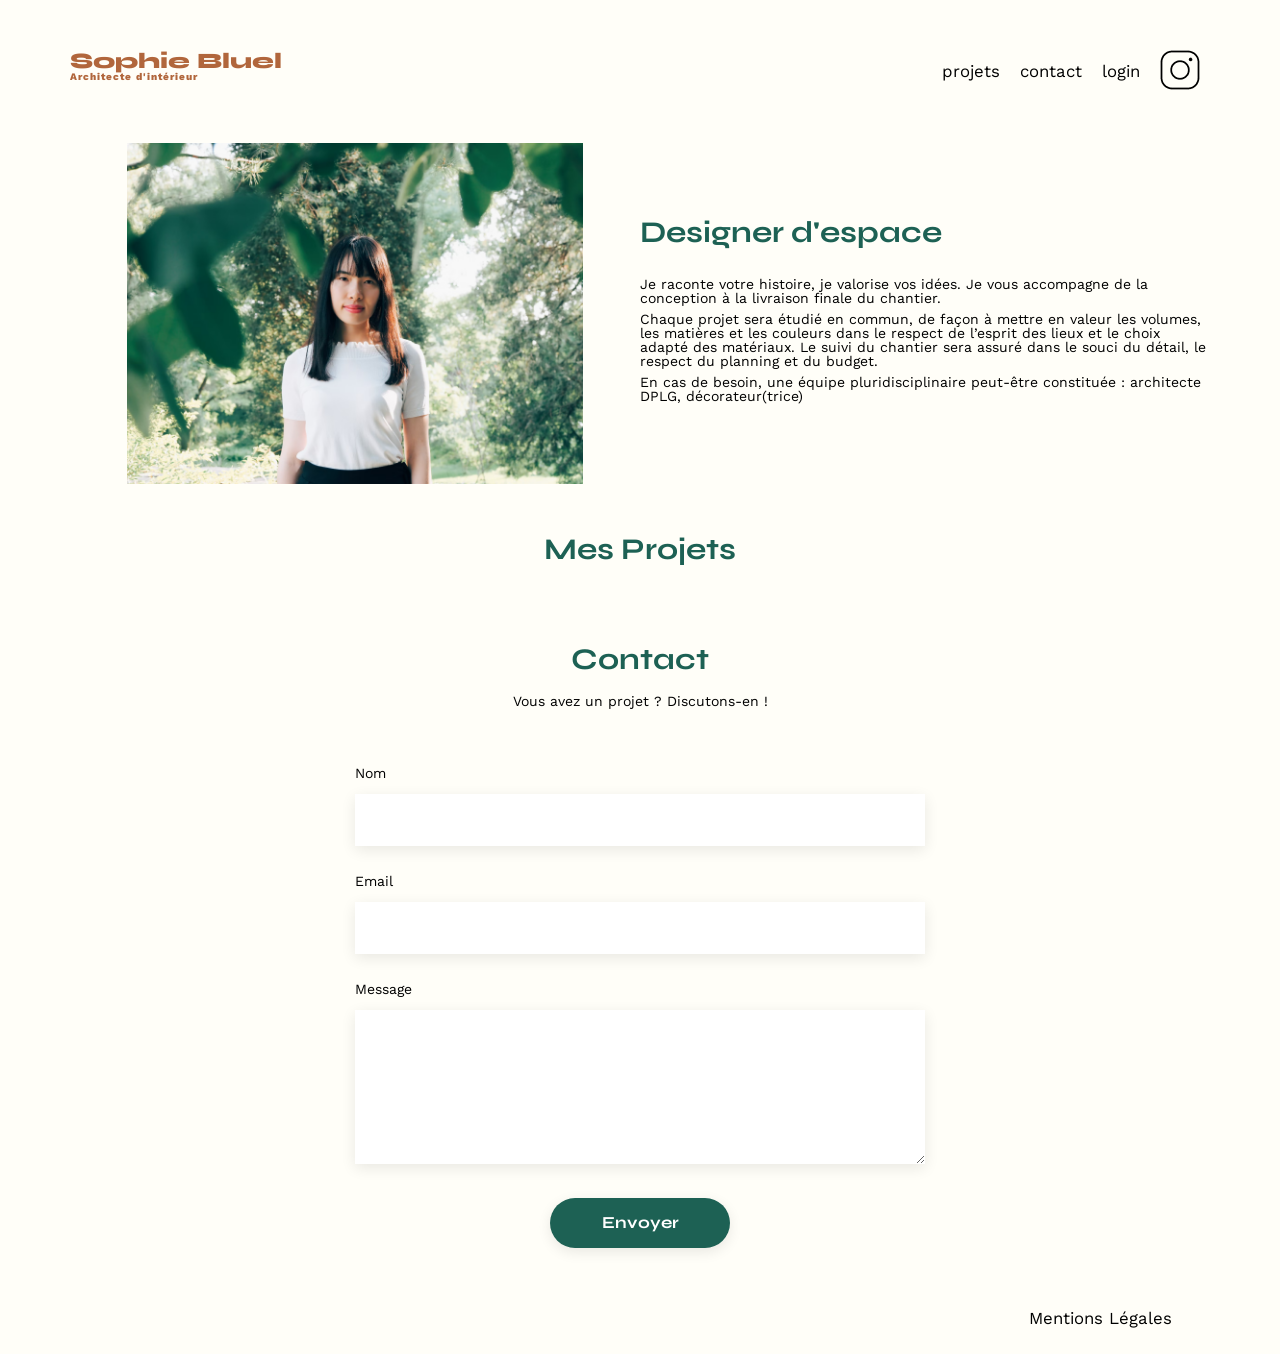
==== FrontEnd/index.html @ 2e86bdbb "mise en place de la structure en js, suppression du html et ajout des boutons de tri" ====
<!DOCTYPE html>
<html lang="fr">
<head>
	<meta charset="UTF-8">
	<title>Sophie Bluel - Architecte d'intérieur</title>
	<meta name="viewport" content="width=device-width, initial-scale=1.0">
	<link rel="preconnect" href="https://fonts.googleapis.com">
	<link rel="preconnect" href="https://fonts.gstatic.com" crossorigin>
	<link href="https://fonts.googleapis.com/css2?family=Syne:wght@700;800&family=Work+Sans&display=swap" rel="stylesheet">
	<meta name="description" content="">
	<link rel="stylesheet" href="./assets/style.css">
</head>
<body>
<header>
	<h1>Sophie Bluel <span>Architecte d'intérieur</span></h1>
	<nav>
		<ul>
			<li>projets</li>
			<li>contact</li>
			<li>login</li>
			<li><img src="./assets/icons/instagram.png" alt="Instagram"></li>
		</ul>
	</nav>
</header>
<main>
	<section id="introduction">
		<figure>
			<img src="./assets/images/sophie-bluel.png" alt="">
		</figure>
		<article>
			<h2>Designer d'espace</h2>
			<p>Je raconte votre histoire, je valorise vos idées. Je vous accompagne de la conception à la livraison finale du chantier.</p>
			<p>Chaque projet sera étudié en commun, de façon à mettre en valeur les volumes, les matières et les couleurs dans le respect de l’esprit des lieux et le choix adapté des matériaux. Le suivi du chantier sera assuré dans le souci du détail, le respect du planning et du budget.</p>
			<p>En cas de besoin, une équipe pluridisciplinaire peut-être constituée : architecte DPLG, décorateur(trice)</p>
		</article>
	</section>
	<section id="portfolio">
		<h2>Mes Projets</h2>
		<div class="gallery">
			
		</div>
	</section>
	<section id="contact">
		<h2>Contact</h2>
		<p>Vous avez un projet ? Discutons-en !</p>
		<form action="#" method="post">
			<label for="name">Nom</label>
			<input type="text" name="name" id="name">
			<label for="email">Email</label>
			<input type="email" name="email" id="email">
			<label for="message">Message</label>
			<textarea name="message" id="message" cols="30" rows="10"></textarea>
			<input type="submit" value="Envoyer">
		</form>
	</section>
	<script src="script.js"></script>
</main>

<footer>
	<nav>
		<ul>
			<li>Mentions Légales</li>
		</ul>
	</nav>
</footer>
</body>
</html>
---- FrontEnd/assets/style.css ----
/* http://meyerweb.com/eric/tools/css/reset/
   v2.0 | 20110126
   License: none (public domain)
*/

html, body, div, span, applet, object, iframe,
h1, h2, h3, h4, h5, h6, p, blockquote, pre,
a, abbr, acronym, address, big, cite, code,
del, dfn, em, img, ins, kbd, q, s, samp,
small, strike, strong, sub, sup, tt, var,
b, u, i, center,
dl, dt, dd, ol, ul, li,
fieldset, form, label, legend,
table, caption, tbody, tfoot, thead, tr, th, td,
article, aside, canvas, details, embed,
figure, figcaption, footer, header, hgroup,
menu, nav, output, ruby, section, summary,
time, mark, audio, video {
	margin: 0;
	padding: 0;
	border: 0;
	font-size: 100%;
	font: inherit;
	vertical-align: baseline;
}
/* HTML5 display-role reset for older browsers */
article, aside, details, figcaption, figure,
footer, header, hgroup, menu, nav, section {
	display: block;
}
body {
	line-height: 1;
}
ol, ul {
	list-style: none;
}
blockquote, q {
	quotes: none;
}
blockquote:before, blockquote:after,
q:before, q:after {
	content: '';
	content: none;
}
table {
	border-collapse: collapse;
	border-spacing: 0;
}
/** end reset css**/
body {
	max-width: 1140px;
	margin:auto;
	font-family: 'Work Sans' ;
	font-size: 14px;
	background-color: #FFFEF8;
}
header {
	display: flex;
	justify-content: space-between;
	margin: 50px 0
}
section {
	margin: 50px 0
}

h1{
	display: flex;
	flex-direction: column;
	font-family: 'Syne';
	font-size: 22px;
	font-weight: 800;
	color: #B1663C
}

h1 > span {
	font-family: 'Work Sans';
	font-size:10px;
	letter-spacing: 0.1em;
;
}

h2{
	font-family: 'Syne';
	font-weight: 700;
	font-size: 30px;
	color: #1D6154
}
nav ul {
	display: flex;
	align-items: center;
	list-style-type: none;

}
nav li {
	padding: 0 10px;
	font-size: 1.2em;
}

li:hover {
	color: #B1663C;
}
#introduction {
	display: flex;
	align-items: center;
}
#introduction figure {
	flex: 1
}
#introduction img {
	display: block;
	margin: auto;
	width: 80%;
}

#introduction article {
	flex: 1
}
#introduction h2 {
	margin-bottom: 1em;
}

#introduction p {
	margin-bottom: 0.5em;
}
#portfolio h2 {
	text-align: center;
	margin-bottom: 1em;
}
.gallery {
	width: 100%;
	display: grid;
	grid-template-columns: 1fr 1fr 1fr;
	grid-column-gap: 20px;
	grid-row-gap: 20px;
}

.gallery img {
	width: 100%;

}
.div-filter {
	display: flex;
	align-items: center;
	justify-content: center;
	margin-bottom: 5%;
}
.filter-button {
	font-size: 18px;
	font-weight: 700;
	margin: 0.5%;
	border: 1px solid #1D6154;
	border-radius:  30px;
	background-color: #FFFEF8;
    color: #1D6154;
    font-family: Syne;
    height: 35px;

}
.filter-button-active {
	border: 1px solid #1D6154;
	border-radius:  30px;
    color: white;
    background-color: #1D6154;
    font-family: Syne;
    height: 35px;
	width: 80px;
}
#contact {
	width: 50%;
margin: auto;
}
#contact > * {
	text-align: center;

}
#contact h2{
	margin-bottom: 20px;
}
#contact form {
	text-align: left;
	margin-top:30px;
	display: flex;
	flex-direction: column;
}

#contact input {
	height: 50px;
	font-size: 1.2em;
	border: none;
	box-shadow: 0px 4px 14px rgba(0, 0, 0, 0.09);
}
#contact label {
	margin: 2em 0 1em 0;
}
#contact textarea {
	border: none;
	box-shadow: 0px 4px 14px rgba(0, 0, 0, 0.09);
}

input[type="submit"]{
	font-family: 'Syne';
	font-weight: 700;
	color: white;
	background-color: #1D6154;
	margin : 2em auto ;
	width: 180px;
	text-align: center;
	border-radius: 60px ;
}

footer nav ul {
	display: flex;
	justify-content: flex-end;
	margin: 2em
}
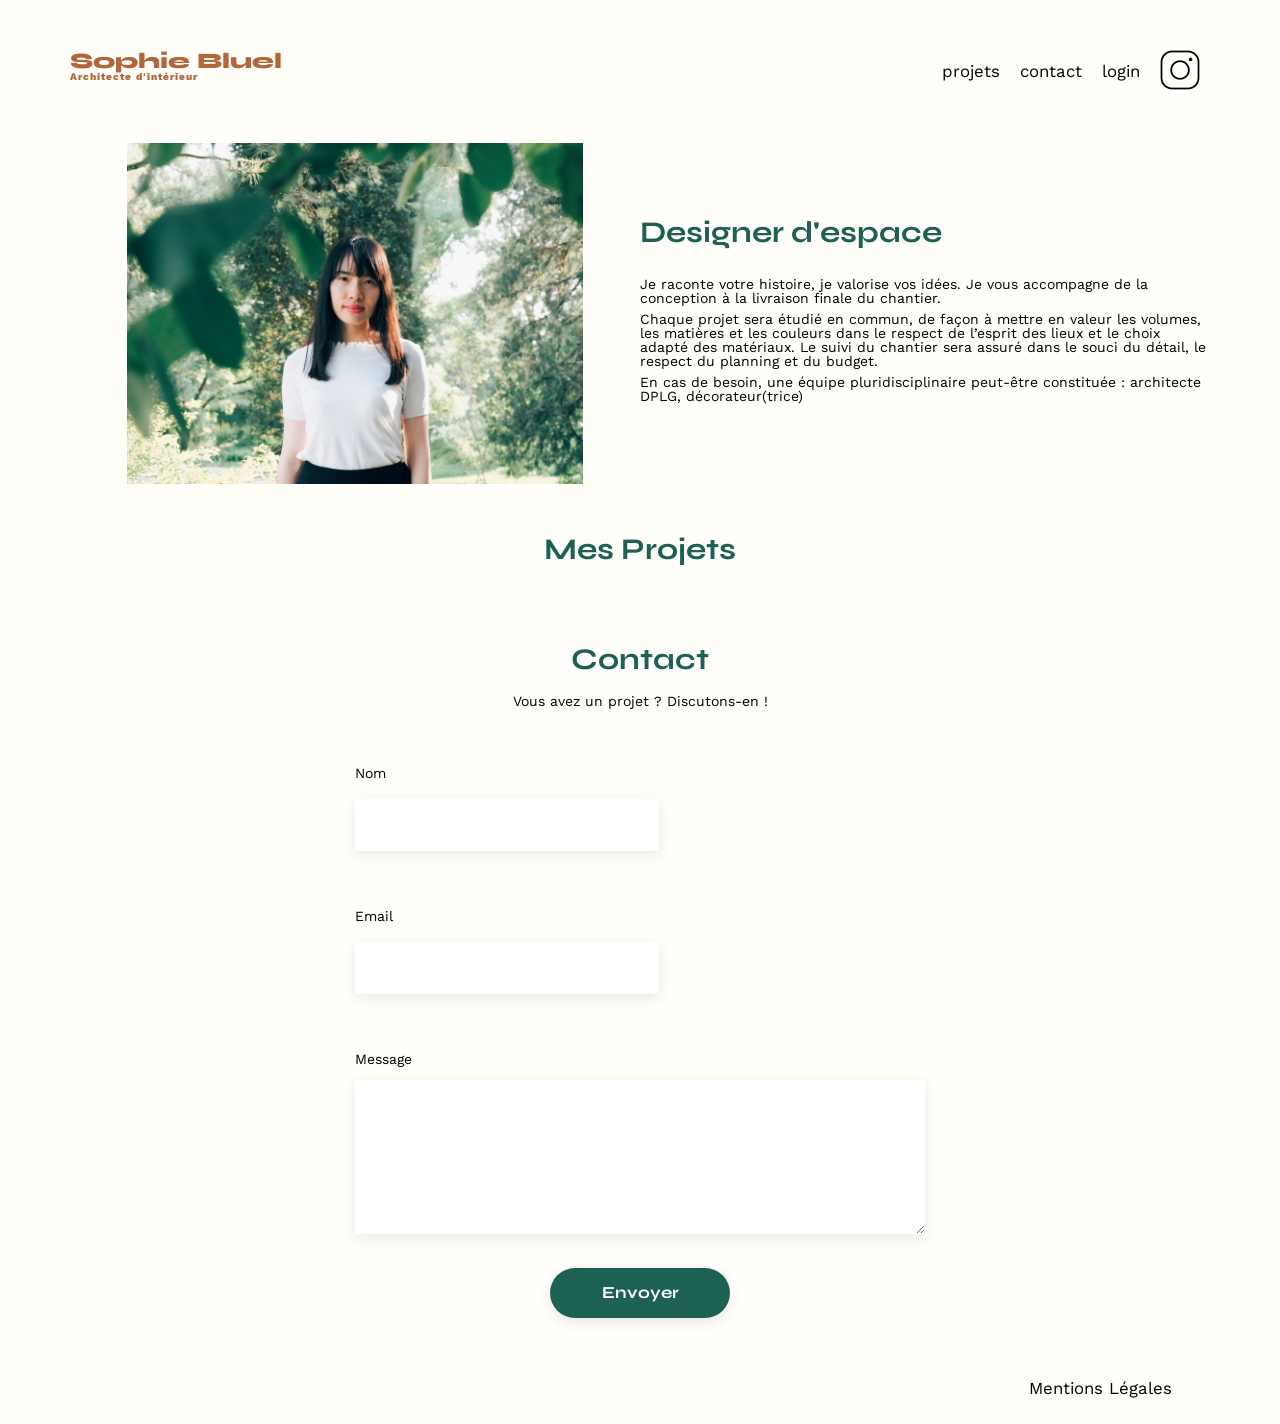
==== commit b8c4a3b3: "création de la page de login et mise en place de son fonctionnement" ====
--- a/FrontEnd/index.html
+++ b/FrontEnd/index.html
@@ -17,7 +17,8 @@
 		<ul>
 			<li>projets</li>
 			<li>contact</li>
-			<li>login</li>
+			<li><a href="login.html" class="login-link">login</a></li>
+
 			<li><img src="./assets/icons/instagram.png" alt="Instagram"></li>
 		</ul>
 	</nav>
@@ -53,7 +54,7 @@
 			<input type="submit" value="Envoyer">
 		</form>
 	</section>
-	<script src="script.js"></script>
+	<script src="script.js" defer></script>
 </main>
 
 <footer>
--- a/FrontEnd/assets/style.css
+++ b/FrontEnd/assets/style.css
@@ -99,6 +99,26 @@
 li:hover {
 	color: #B1663C;
 }
+a:link {
+	color: inherit;
+	
+}
+a:visited {
+	color: inherit;
+	text-decoration: none;
+}
+header a:link {
+	text-decoration: none;
+}
+input {
+	width: 300px;
+	height: 35px;
+	margin-top: 5px;
+	margin-bottom: 30px;
+	border: none; 
+	border-radius: 4px;
+	box-shadow: 0 4px 10px rgba(0, 0, 0, 0.1);
+}
 #introduction {
 	display: flex;
 	align-items: center;
@@ -147,27 +167,90 @@
 .filter-button {
 	font-size: 18px;
 	font-weight: 700;
+	padding: 8px 20px;
 	margin: 0.5%;
 	border: 1px solid #1D6154;
 	border-radius:  30px;
+	color: #1D6154;
 	background-color: #FFFEF8;
-    color: #1D6154;
     font-family: Syne;
-    height: 35px;
-
-}
-.filter-button-active {
+	height: 40px;
+
+
+}
+.active {
+    color: white;
+    background-color: #1D6154;
+}
+.login-h2 {
+	display: flex;
+	justify-content: center;
+	padding-top: 10%;
+}
+.login {
+	display: flex;
+	flex-direction: column;
+	width: 28%;
+	margin: 0 auto;
+	padding-top: 5%;
+}
+.div-log {
+	display: flex;
+	flex-direction: column;
+	justify-content: center;
+}
+.submit {
+	align-self: center;
+	margin-bottom: 20px;
+	width: 200px;
+	height: 50px;
+	border-radius: 30px;
+	color: white;
+    background-color: #1D6154;
+	font-size: 14px;
+	font-weight: 700;
+	padding: 8px 20px;
 	border: 1px solid #1D6154;
 	border-radius:  30px;
-    color: white;
+	color: white;
     background-color: #1D6154;
     font-family: Syne;
-    height: 35px;
-	width: 80px;
+	height: 40px;
+}
+.forget-password {
+	align-self: center;
+	text-decoration: underline solid black 1px;
+}
+.error-message {
+    color: #d63838;
+    background-color: #fde8e8;
+    border-left: 3px solid #d63838;
+    padding: 10px 15px;
+    border-radius: 4px;
+    margin-bottom: 20px;
+    font-size: 0.9rem;
+    animation: shake 0.4s ease, fadeIn 0.3s ease;
+}
+
+@keyframes fadeIn {
+    from {
+        opacity: 0;
+        transform: translateY(-5px);
+    }
+    to {
+        opacity: 1;
+        transform: translateY(0);
+    }
+}
+
+@keyframes shake {
+    0%, 100% { transform: translateX(0); }
+    25% { transform: translateX(-5px); }
+    75% { transform: translateX(5px); }
 }
 #contact {
 	width: 50%;
-margin: auto;
+	margin: auto;
 }
 #contact > * {
 	text-align: center;
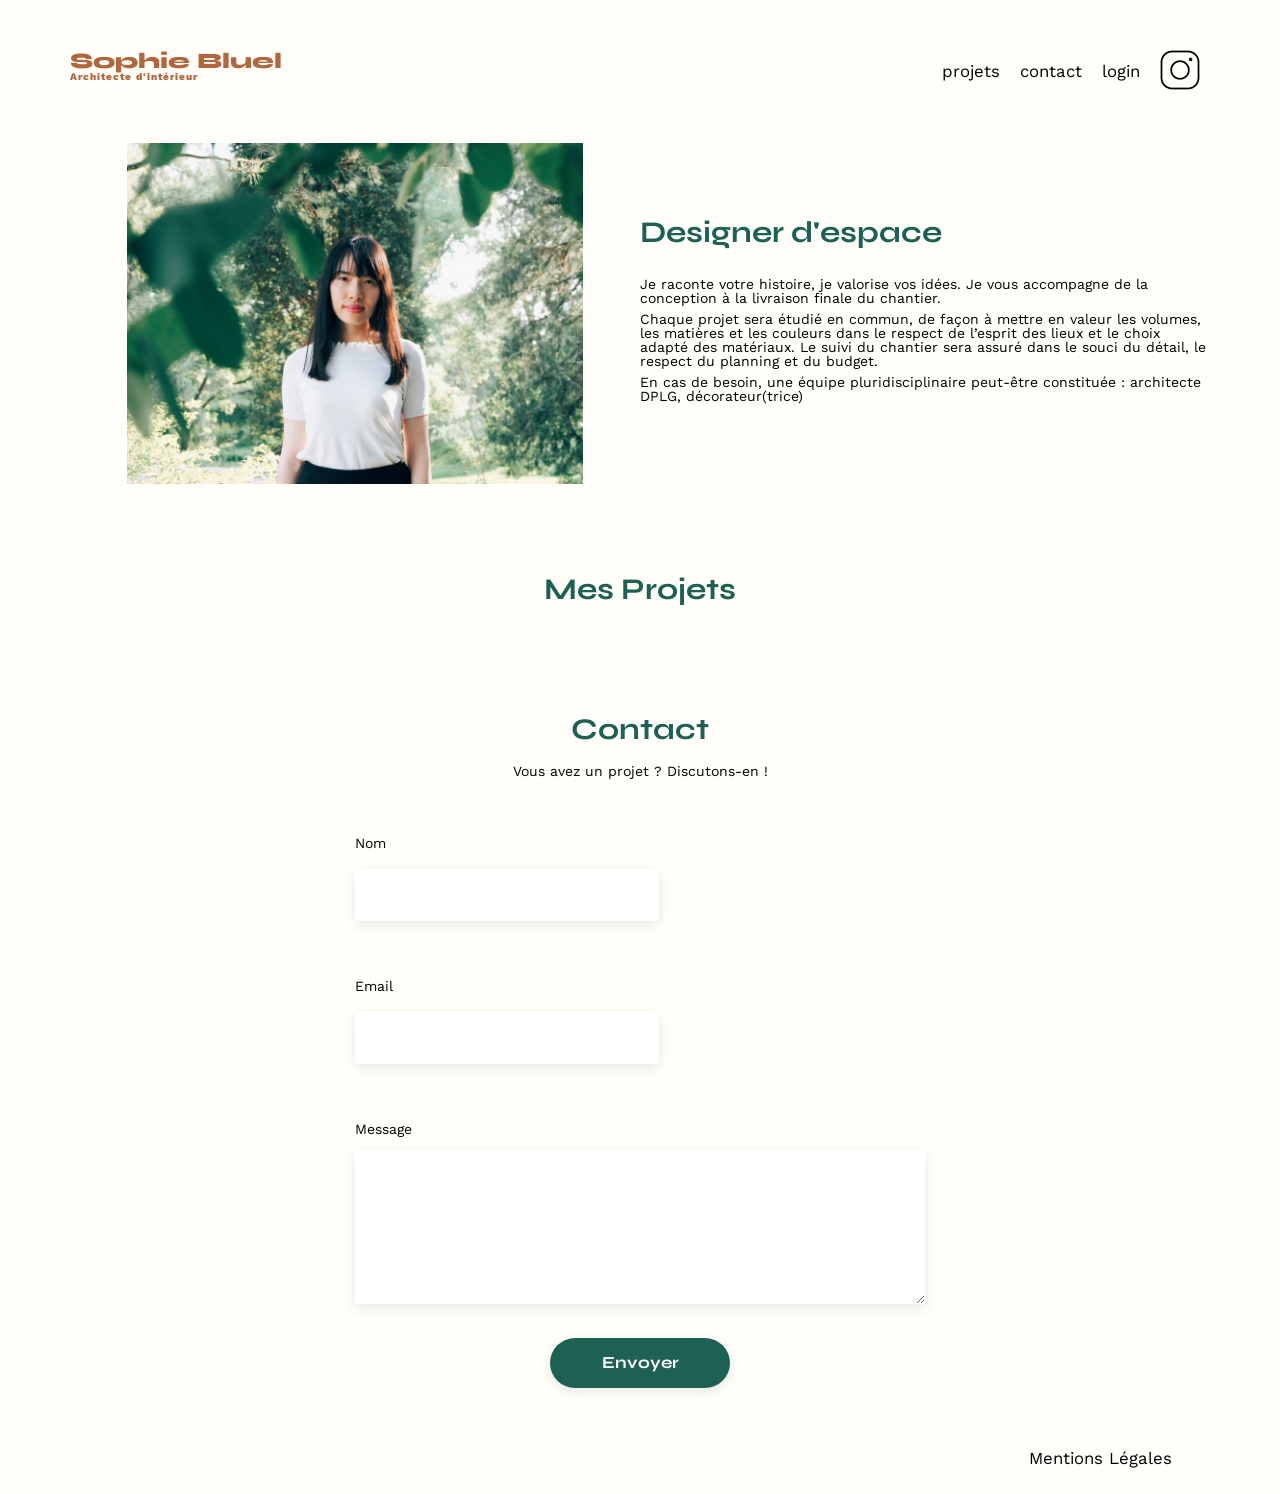
==== commit 67babf97: "configuration de la connexion, correction de la page d'accueil" ====
--- a/FrontEnd/index.html
+++ b/FrontEnd/index.html
@@ -8,6 +8,7 @@
 	<link rel="preconnect" href="https://fonts.gstatic.com" crossorigin>
 	<link href="https://fonts.googleapis.com/css2?family=Syne:wght@700;800&family=Work+Sans&display=swap" rel="stylesheet">
 	<meta name="description" content="">
+	<link rel="stylesheet" href="https://cdnjs.cloudflare.com/ajax/libs/font-awesome/6.5.0/css/all.min.css">
 	<link rel="stylesheet" href="./assets/style.css">
 </head>
 <body>
--- a/FrontEnd/assets/style.css
+++ b/FrontEnd/assets/style.css
@@ -30,6 +30,7 @@
 }
 body {
 	line-height: 1;
+	width: 100%;
 }
 ol, ul {
 	list-style: none;
@@ -77,6 +78,10 @@
 	font-size:10px;
 	letter-spacing: 0.1em;
 ;
+}
+i {
+	margin: 1%;
+	font-size: 16px;
 }
 
 h2{
@@ -143,9 +148,12 @@
 	margin-bottom: 0.5em;
 }
 #portfolio h2 {
-	text-align: center;
-	margin-bottom: 1em;
-}
+	display: flex;
+	justify-content: center;
+	margin-top: 3em;
+	margin-bottom: 2em;	
+}
+
 .gallery {
 	width: 100%;
 	display: grid;
@@ -163,6 +171,38 @@
 	align-items: center;
 	justify-content: center;
 	margin-bottom: 5%;
+}
+.edit-name {
+	display: flex;
+	justify-content: center;
+	align-items: center;
+	margin-top: 4em;
+	margin-bottom: 1em;
+	color: black;
+	background-color: #FFFEF8;
+	border: none;
+}
+.edit-mod {
+	height: 50px;
+	width: 100%;
+	background-color: black;
+}
+.edit-mod-name {
+	height: 50px;
+	display: flex;
+	justify-content: center;
+	align-items: center;
+	color: white;
+}
+.title-wrapper {
+    display: flex;
+    align-items: center;
+    justify-content: center;
+	gap: 20px;
+    margin-bottom: 30px;
+}
+.title-wrapper i {
+    margin: 10px;
 }
 .filter-button {
 	font-size: 18px;
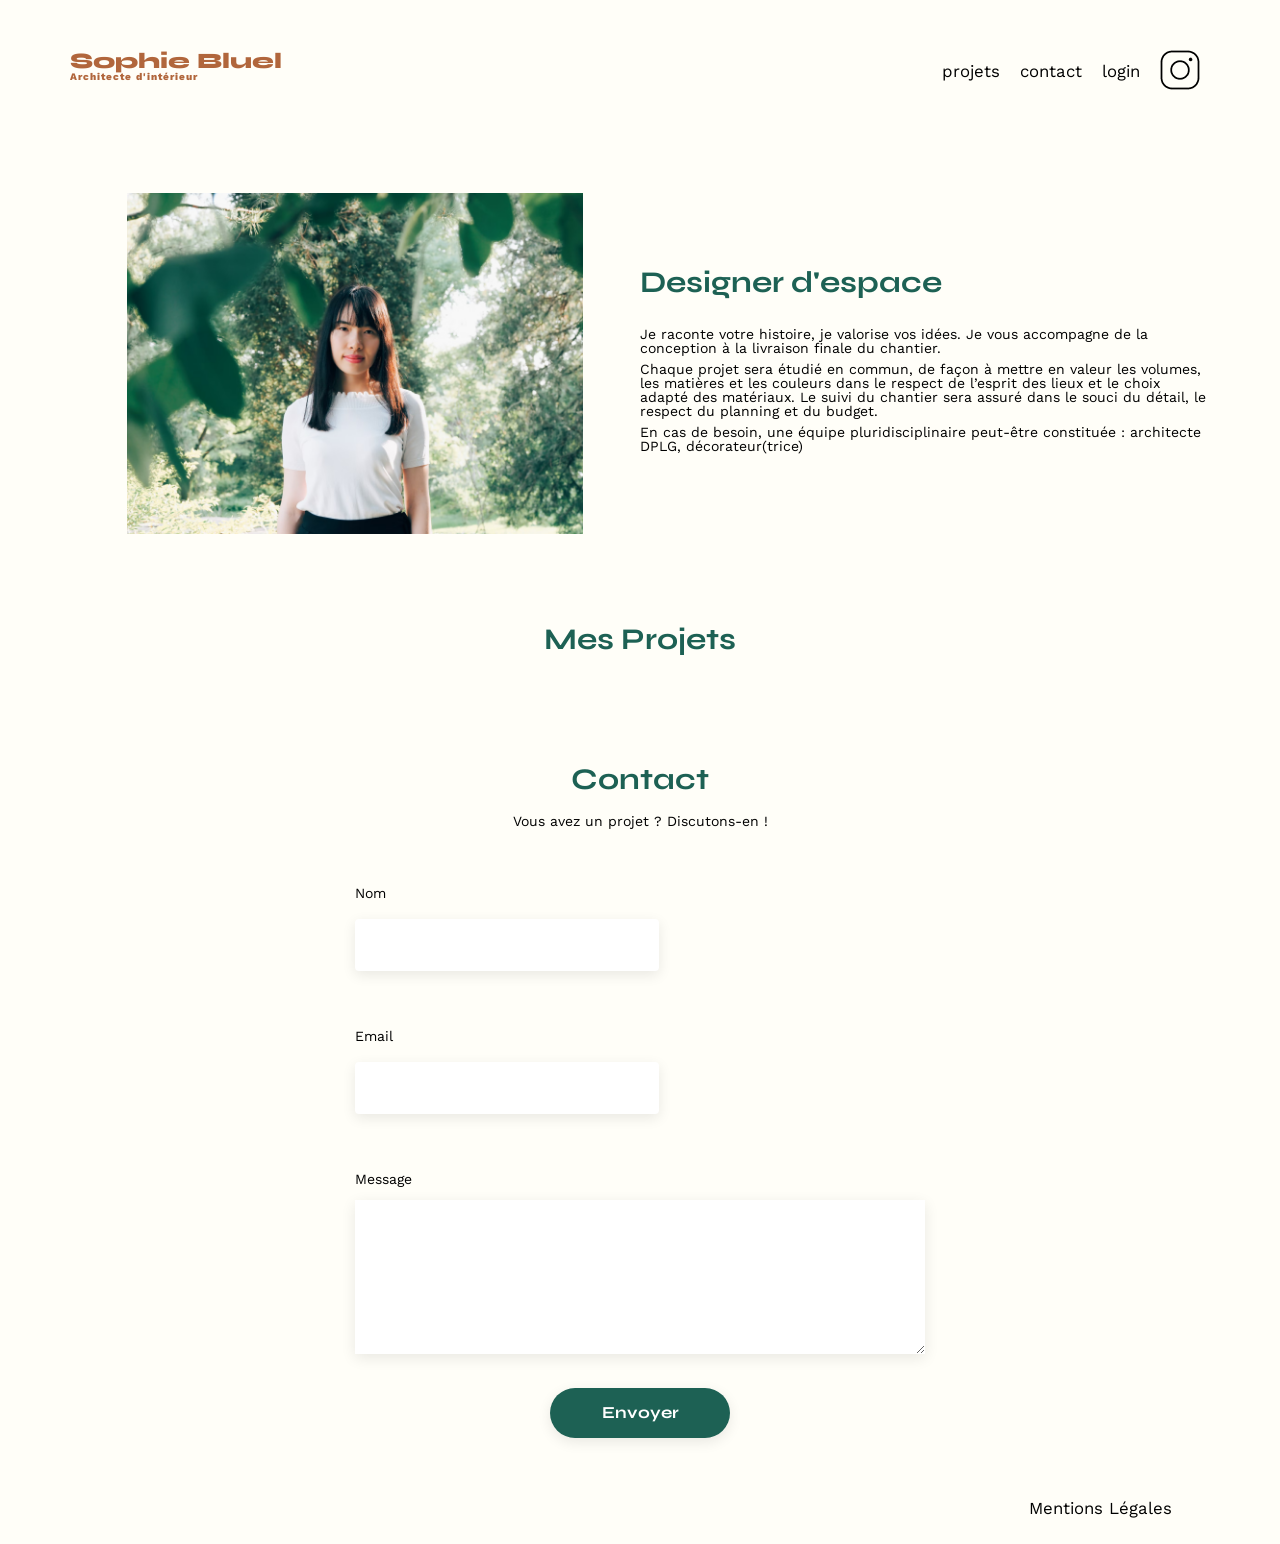
==== commit 5c608a57: "ajout de la modale avec galerie et suppression des works" ====
--- a/FrontEnd/index.html
+++ b/FrontEnd/index.html
@@ -65,5 +65,18 @@
 		</ul>
 	</nav>
 </footer>
+<aside id="modal1" class="modal" aria-hidden="true" role="dialog" style="display: none;">
+	<div class="modal-wrapper js-modal-stop">
+		<button type="button" class="btn-close" aria-label="Fermer">
+			<i class="fa-solid fa-xmark"></i>
+		</button>
+		<h2 class="modal-h2">Galerie photo</h2>
+		<div class="modal-gallery">
+
+		</div>
+		<hr>
+		<button type="button" class="btn-add">Ajouter une photo</button>
+	</div>
+</aside>
 </body>
 </html>
--- a/FrontEnd/assets/style.css
+++ b/FrontEnd/assets/style.css
@@ -30,7 +30,12 @@
 }
 body {
 	line-height: 1;
-	width: 100%;
+	display: flex;
+    flex-direction: column;
+    min-height: 100vh;
+}
+main {
+    flex: 1;
 }
 ol, ul {
 	list-style: none;
@@ -153,6 +158,123 @@
 	margin-top: 3em;
 	margin-bottom: 2em;	
 }
+#contact {
+	width: 50%;
+	margin: auto;
+}
+#contact > * {
+	text-align: center;
+
+}
+#contact h2{
+	margin-bottom: 20px;
+}
+#contact form {
+	text-align: left;
+	margin-top:30px;
+	display: flex;
+	flex-direction: column;
+}
+
+#contact input {
+	height: 50px;
+	font-size: 1.2em;
+	border: none;
+	box-shadow: 0px 4px 14px rgba(0, 0, 0, 0.09);
+}
+#contact label {
+	margin: 2em 0 1em 0;
+}
+#contact textarea {
+	border: none;
+	box-shadow: 0px 4px 14px rgba(0, 0, 0, 0.09);
+}
+.modal {
+	position: fixed;
+	inset: 0;
+	background-color: rgba(0, 0, 0, 0.5);
+	display: flex;
+	justify-content: center;
+	align-items: center;
+	z-index: 3;
+}
+.modal-wrapper {
+	background-color: white;
+	padding: 30px;
+	padding-top: 60px;
+	padding-left: 120px;
+	padding-right: 120px;
+	border-radius: 10px;
+	max-width: 400px;
+	max-height: 72vh;
+	overflow-y: auto;
+	position: relative;
+}
+
+.modal-gallery {
+    display: grid;
+    grid-template-columns: repeat(5, 1fr);
+    gap: 10px;
+    margin: 30px 0;
+}
+
+
+.modal-figure {
+    position: relative;
+    margin: 0;
+}
+
+.modal-figure img {
+	padding-bottom: 20px;
+    width: 100%;
+    height: auto;
+    display: block;
+}
+
+.modal-figure .fa-trash-alt {
+    position: absolute;
+    top: 5px;
+    right: 5px;
+    background: black;
+    color: white;
+    padding: 4px;
+    border-radius: 2px;
+    font-size: 0.7rem;
+    cursor: pointer;
+}
+.modal h2 {
+	display: flex;
+	justify-content: center;
+	color: black;
+	font-family: 'Work Sans';
+	font-size: 24px;
+	font-weight: 100;
+	padding-bottom: 20px;
+
+}
+.btn-add {
+	display: flex;
+	justify-content: center;
+	align-items: center;
+	font-family: 'Syne';
+	font-weight: 700;
+	color: white;
+	background-color: #1D6154;
+	margin : 2em auto ;
+	width: 220px;
+	height: 40px;
+	text-align: center;
+	border-radius: 60px ;
+}
+.btn-close {
+	position: absolute;
+	top: 15px;
+    right: 15px;
+    background: none;
+    border: none;
+    font-size: 1.5rem;
+    cursor: pointer;
+}
 
 .gallery {
 	width: 100%;
@@ -183,8 +305,10 @@
 	border: none;
 }
 .edit-mod {
+	position: relative;
+    width: 100vw;
+	margin-left: calc(-50vw + 50%);
 	height: 50px;
-	width: 100%;
 	background-color: black;
 }
 .edit-mod-name {
@@ -257,6 +381,9 @@
     font-family: Syne;
 	height: 40px;
 }
+button:hover {
+	cursor: pointer;
+}
 .forget-password {
 	align-self: center;
 	text-decoration: underline solid black 1px;
@@ -288,38 +415,6 @@
     25% { transform: translateX(-5px); }
     75% { transform: translateX(5px); }
 }
-#contact {
-	width: 50%;
-	margin: auto;
-}
-#contact > * {
-	text-align: center;
-
-}
-#contact h2{
-	margin-bottom: 20px;
-}
-#contact form {
-	text-align: left;
-	margin-top:30px;
-	display: flex;
-	flex-direction: column;
-}
-
-#contact input {
-	height: 50px;
-	font-size: 1.2em;
-	border: none;
-	box-shadow: 0px 4px 14px rgba(0, 0, 0, 0.09);
-}
-#contact label {
-	margin: 2em 0 1em 0;
-}
-#contact textarea {
-	border: none;
-	box-shadow: 0px 4px 14px rgba(0, 0, 0, 0.09);
-}
-
 input[type="submit"]{
 	font-family: 'Syne';
 	font-weight: 700;
